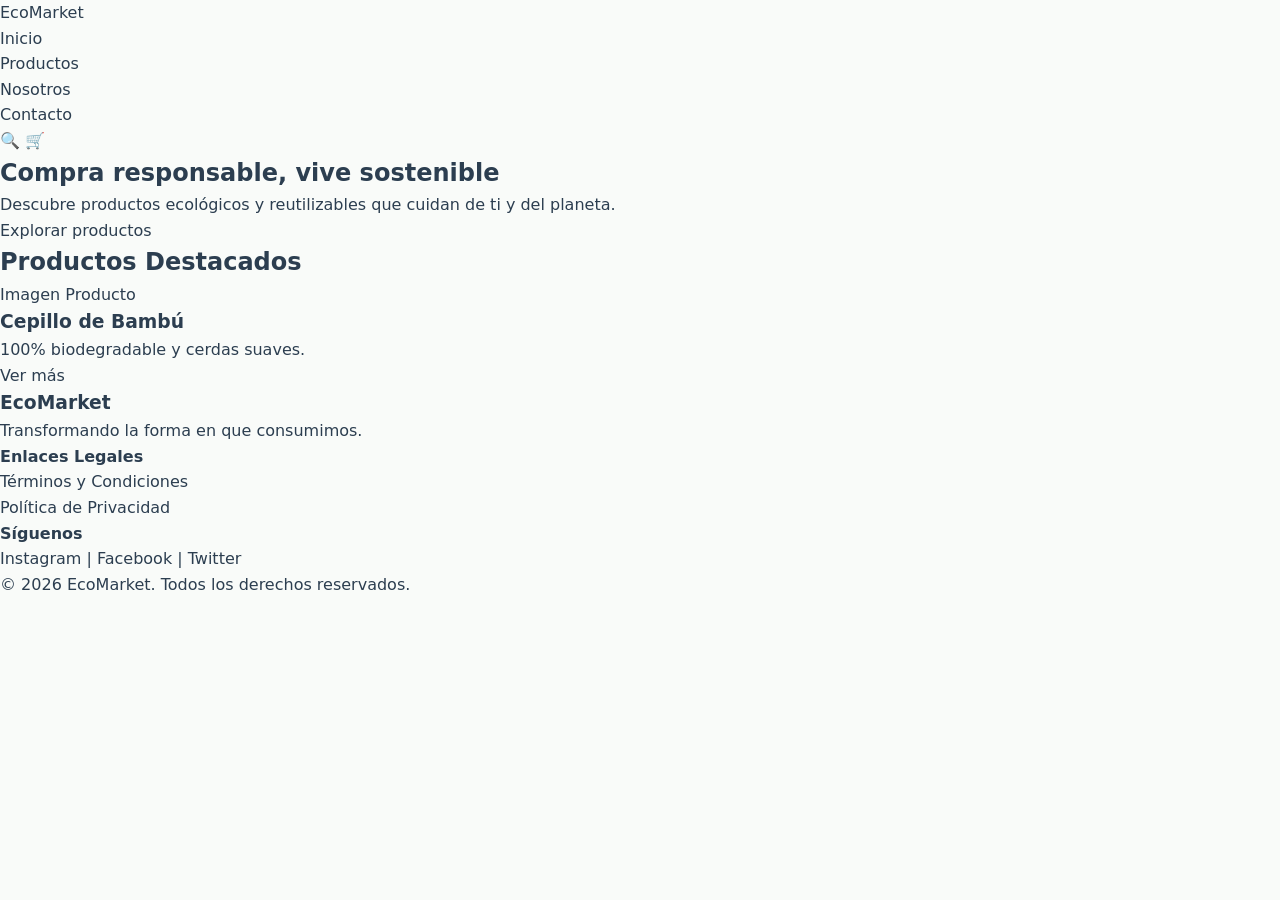
==== index.html @ 8a46df7f "feat:iniciacion del proyecto" ====
<!DOCTYPE html>
<html lang="es">
<head>
    <meta charset="UTF-8">
    <meta name="viewport" content="width=device-width, initial-scale=1.0">
    <title>EcoMarket - Compra Responsable, Vive Sostenible</title>
    <link rel="stylesheet" href="css/main.css">
    <link rel="stylesheet" href="css/layout.css">
    <link rel="stylesheet" href="css/components.css">
    <link rel="stylesheet" href="css/animations.css">
</head>
<body>

    <!-- Encabezado (Header) -->
    <header class="site-header">
        <div class="container header-container">
            <a href="index.html" class="logo">EcoMarket</a>
            <nav class="main-nav">
                <ul>
                    <li><a href="index.html" class="active">Inicio</a></li>
                    <li><a href="views/productos.html">Productos</a></li>
                    <li><a href="views/sobre-nosotros.html">Nosotros</a></li>
                    <li><a href="views/contacto.html">Contacto</a></li>
                </ul>
            </nav>
            <div class="header-actions">
                <a href="#search" class="icon-search" aria-label="Buscar">🔍</a>
                <a href="#cart" class="icon-cart" aria-label="Carrito">🛒</a>
            </div>
        </div>
    </header>

    <!-- Banner Principal (Hero) -->
    <main>
        <section class="hero">
            <div class="hero-content">
                <h1>Compra responsable, vive sostenible</h1>
                <p>Descubre productos ecológicos y reutilizables que cuidan de ti y del planeta.</p>
                <a href="views/productos.html" class="btn-primary">Explorar productos</a>
            </div>
        </section>

        <!-- Productos Destacados -->
        <section class="featured-products container">
            <h2>Productos Destacados</h2>
            <div class="product-grid">
                <!-- Se repetirá para las 6 tarjetas -->
                <article class="product-card">
                    <div class="card-img-placeholder">Imagen Producto</div>
                    <div class="card-body">
                        <h3>Cepillo de Bambú</h3>
                        <p>100% biodegradable y cerdas suaves.</p>
                        <a href="views/productos.html" class="btn-secondary">Ver más</a>
                    </div>
                </article>
                <!-- Repetir tarjetas según diseño -->
            </div>
        </section>
    </main>

    <!-- Pie de Página (Footer) -->
    <footer class="site-footer">
        <div class="container footer-container">
            <div class="footer-col">
                <h3>EcoMarket</h3>
                <p>Transformando la forma en que consumimos.</p>
            </div>
            <div class="footer-col">
                <h4>Enlaces Legales</h4>
                <ul>
                    <li><a href="#">Términos y Condiciones</a></li>
                    <li><a href="#">Política de Privacidad</a></li>
                </ul>
            </div>
            <div class="footer-col">
                <h4>Síguenos</h4>
                <p>Instagram | Facebook | Twitter</p>
            </div>
        </div>
        <div class="footer-bottom">
            <p>&copy; 2026 EcoMarket. Todos los derechos reservados.</p>
        </div>
    </footer>

</body>
</html>
---- css/main.css ----
/* Reset Básico y Box Sizing */
* {
  margin: 0;
  padding: 0;
  box-sizing: border-box;
}

:root {
  --primary-color: #2ecc71;
  --primary-dark: #27ae60;
  --bg-beige: #f5f5dc;
  --bg-light: #f9fbf9;
  --text-dark: #2c3e50;
  --text-muted: #7f8c8d;
  --border-color: #e0e0e0;
  --danger-color: #e74c3c;
  --font-main: 'Segoe UI', system-ui, -apple-system, sans-serif;
}

body {
  font-family: var(--font-main);
  background-color: var(--bg-light);
  color: var(--text-dark);
  line-height: 1.6;
}

a {
  text-decoration: none;
  color: inherit;
}

img {
  max-width: 100%;
  height: auto;
  display: block;
}
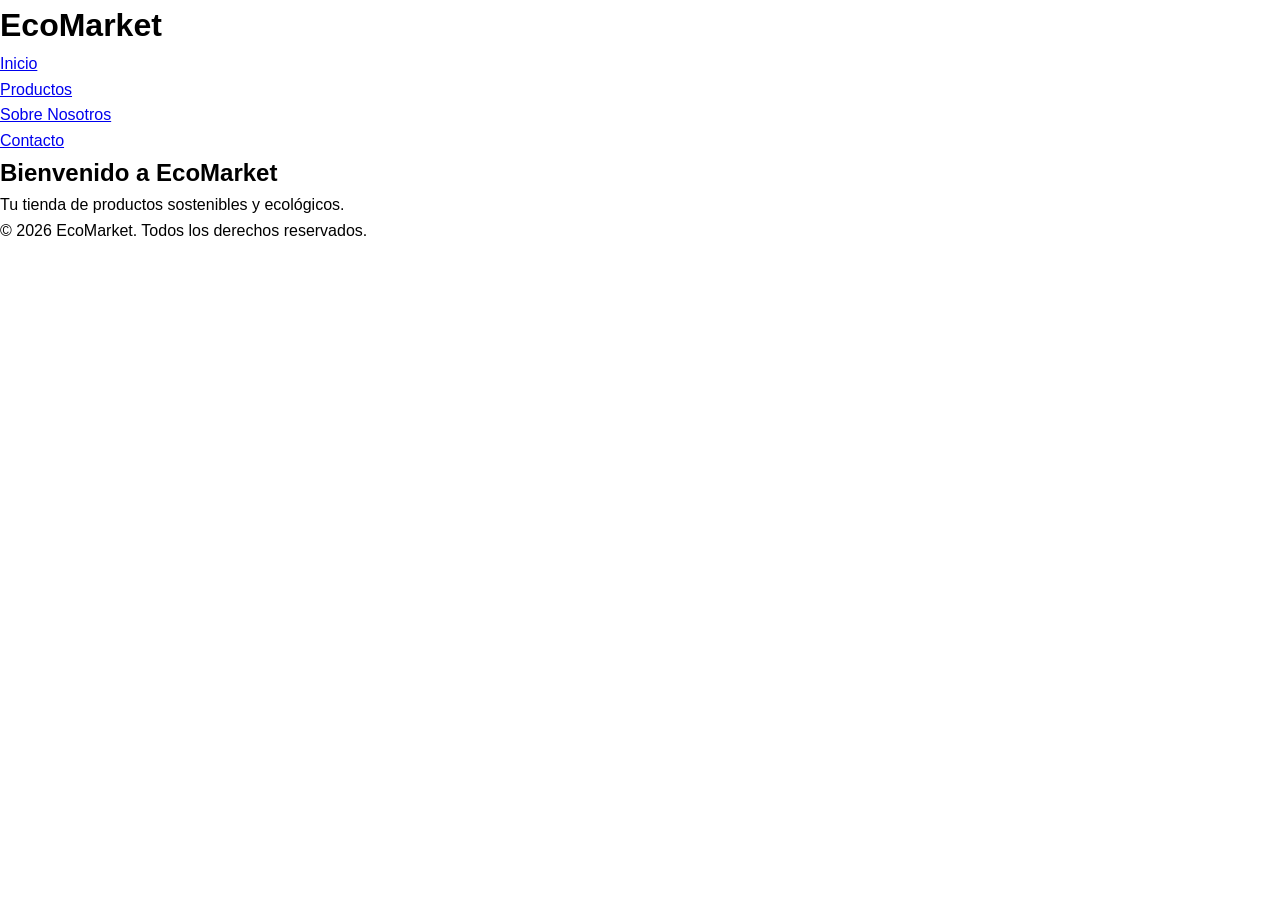
==== commit 95afbf4f: "feat:iniciacion y organizacion del proyecto" ====
--- a/index.html
+++ b/index.html
@@ -3,84 +3,29 @@
 <head>
     <meta charset="UTF-8">
     <meta name="viewport" content="width=device-width, initial-scale=1.0">
-    <title>EcoMarket - Compra Responsable, Vive Sostenible</title>
+    <title>EcoMarket - Inicio</title>
     <link rel="stylesheet" href="css/main.css">
-    <link rel="stylesheet" href="css/layout.css">
-    <link rel="stylesheet" href="css/components.css">
-    <link rel="stylesheet" href="css/animations.css">
 </head>
 <body>
-
-    <!-- Encabezado (Header) -->
-    <header class="site-header">
-        <div class="container header-container">
-            <a href="index.html" class="logo">EcoMarket</a>
-            <nav class="main-nav">
-                <ul>
-                    <li><a href="index.html" class="active">Inicio</a></li>
-                    <li><a href="views/productos.html">Productos</a></li>
-                    <li><a href="views/sobre-nosotros.html">Nosotros</a></li>
-                    <li><a href="views/contacto.html">Contacto</a></li>
-                </ul>
-            </nav>
-            <div class="header-actions">
-                <a href="#search" class="icon-search" aria-label="Buscar">🔍</a>
-                <a href="#cart" class="icon-cart" aria-label="Carrito">🛒</a>
-            </div>
-        </div>
+    <header>
+        <h1>EcoMarket</h1>
+        <nav>
+            <ul>
+                <li><a href="index.html">Inicio</a></li>
+                <li><a href="views/productos.html">Productos</a></li>
+                <li><a href="views/sobre-nosotros.html">Sobre Nosotros</a></li>
+                <li><a href="views/contacto.html">Contacto</a></li>
+            </ul>
+        </nav>
     </header>
 
-    <!-- Banner Principal (Hero) -->
     <main>
-        <section class="hero">
-            <div class="hero-content">
-                <h1>Compra responsable, vive sostenible</h1>
-                <p>Descubre productos ecológicos y reutilizables que cuidan de ti y del planeta.</p>
-                <a href="views/productos.html" class="btn-primary">Explorar productos</a>
-            </div>
-        </section>
-
-        <!-- Productos Destacados -->
-        <section class="featured-products container">
-            <h2>Productos Destacados</h2>
-            <div class="product-grid">
-                <!-- Se repetirá para las 6 tarjetas -->
-                <article class="product-card">
-                    <div class="card-img-placeholder">Imagen Producto</div>
-                    <div class="card-body">
-                        <h3>Cepillo de Bambú</h3>
-                        <p>100% biodegradable y cerdas suaves.</p>
-                        <a href="views/productos.html" class="btn-secondary">Ver más</a>
-                    </div>
-                </article>
-                <!-- Repetir tarjetas según diseño -->
-            </div>
-        </section>
+        <h2>Bienvenido a EcoMarket</h2>
+        <p>Tu tienda de productos sostenibles y ecológicos.</p>
     </main>
 
-    <!-- Pie de Página (Footer) -->
-    <footer class="site-footer">
-        <div class="container footer-container">
-            <div class="footer-col">
-                <h3>EcoMarket</h3>
-                <p>Transformando la forma en que consumimos.</p>
-            </div>
-            <div class="footer-col">
-                <h4>Enlaces Legales</h4>
-                <ul>
-                    <li><a href="#">Términos y Condiciones</a></li>
-                    <li><a href="#">Política de Privacidad</a></li>
-                </ul>
-            </div>
-            <div class="footer-col">
-                <h4>Síguenos</h4>
-                <p>Instagram | Facebook | Twitter</p>
-            </div>
-        </div>
-        <div class="footer-bottom">
-            <p>&copy; 2026 EcoMarket. Todos los derechos reservados.</p>
-        </div>
+    <footer>
+        <p>&copy; 2026 EcoMarket. Todos los derechos reservados.</p>
     </footer>
-
 </body>
 </html>
--- a/css/main.css
+++ b/css/main.css
@@ -1,36 +1,15 @@
-/* Reset Básico y Box Sizing */
+/* Reset y estilos generales */
+@import url('layout.css');
+@import url('components.css');
+@import url('animations.css');
+
 * {
-  margin: 0;
-  padding: 0;
-  box-sizing: border-box;
-}
-
-:root {
-  --primary-color: #2ecc71;
-  --primary-dark: #27ae60;
-  --bg-beige: #f5f5dc;
-  --bg-light: #f9fbf9;
-  --text-dark: #2c3e50;
-  --text-muted: #7f8c8d;
-  --border-color: #e0e0e0;
-  --danger-color: #e74c3c;
-  --font-main: 'Segoe UI', system-ui, -apple-system, sans-serif;
+    margin: 0;
+    padding: 0;
+    box-sizing: border-box;
 }
 
 body {
-  font-family: var(--font-main);
-  background-color: var(--bg-light);
-  color: var(--text-dark);
-  line-height: 1.6;
-}
-
-a {
-  text-decoration: none;
-  color: inherit;
-}
-
-img {
-  max-width: 100%;
-  height: auto;
-  display: block;
+    font-family: Arial, sans-serif;
+    line-height: 1.6;
 }
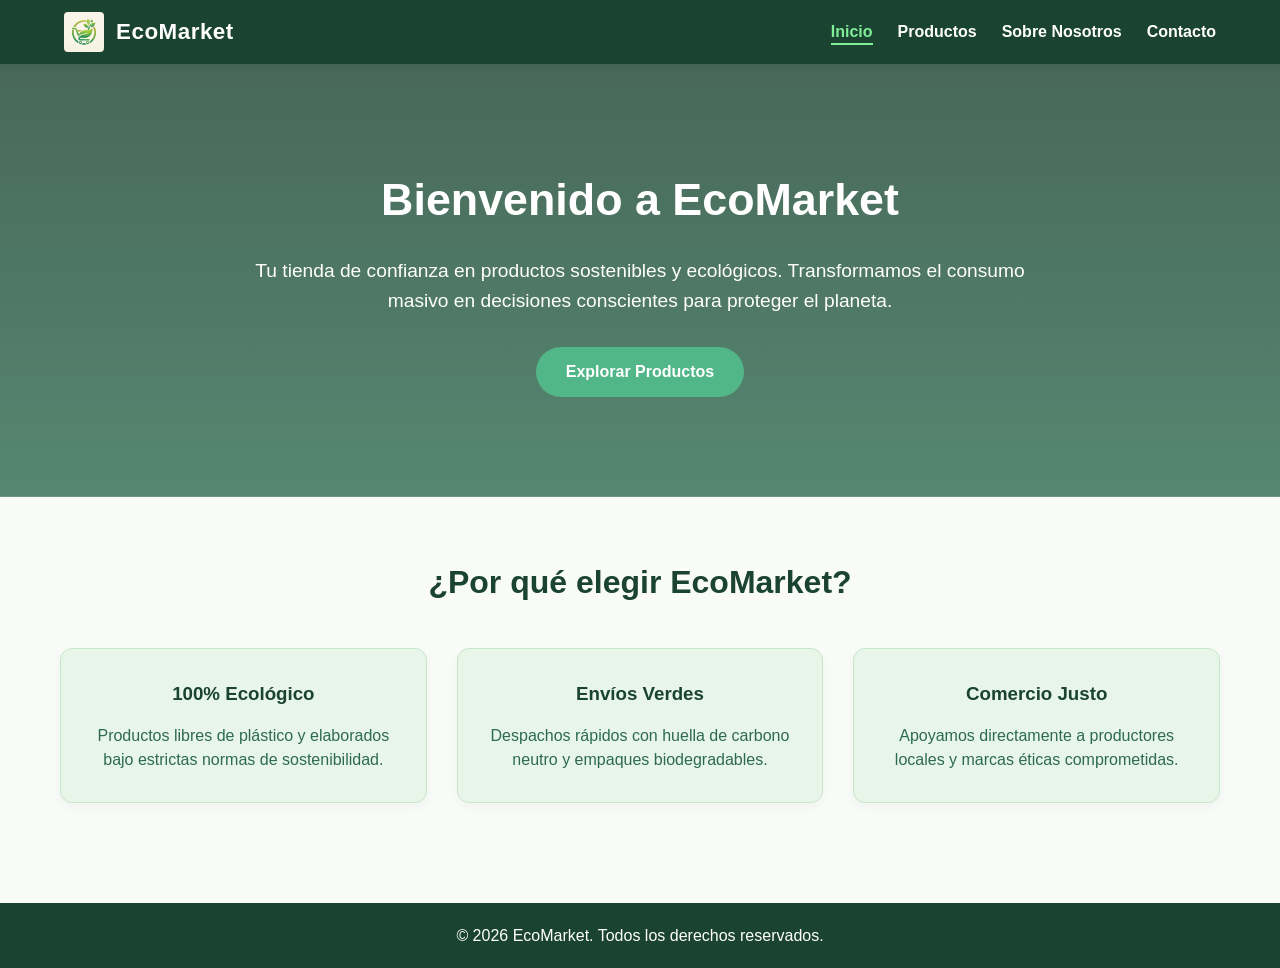
==== commit 8772d726: "feat: unificar barra de navegacion verde con logo en inicio" ====
--- a/index.html
+++ b/index.html
@@ -7,24 +7,56 @@
     <link rel="stylesheet" href="css/main.css">
 </head>
 <body>
-    <header>
-        <h1>EcoMarket</h1>
-        <nav>
-            <ul>
-                <li><a href="index.html">Inicio</a></li>
-                <li><a href="views/productos.html">Productos</a></li>
-                <li><a href="views/sobre-nosotros.html">Sobre Nosotros</a></li>
-                <li><a href="views/contacto.html">Contacto</a></li>
-            </ul>
-        </nav>
+    <!-- Encabezado con la barra de navegación verde -->
+    <header class="site-header">
+        <div class="container header-container">
+           <a href="index.html" class="logo-container">
+            <img src="img/logo.jpg" alt="EcoMarket Logo">
+            <span class="logo-text">EcoMarket</span>
+        </a>
+            <nav class="main-nav">
+                <ul>
+                    <li><a href="index.html" class="active">Inicio</a></li>
+                    <li><a href="views/productos.html">Productos</a></li>
+                    <li><a href="views/sobre-nosotros.html">Sobre Nosotros</a></li>
+                    <li><a href="views/contacto.html">Contacto</a></li>
+                </ul>
+            </nav>
+        </div>
     </header>
 
+    <!-- Sección Hero / Bienvenida Principal -->
     <main>
-        <h2>Bienvenido a EcoMarket</h2>
-        <p>Tu tienda de productos sostenibles y ecológicos.</p>
+        <section class="hero-section">
+            <div class="hero-content">
+                <h1>Bienvenido a EcoMarket</h1>
+                <p>Tu tienda de confianza en productos sostenibles y ecológicos. Transformamos el consumo masivo en decisiones conscientes para proteger el planeta.</p>
+                <a href="views/productos.html" class="btn-principal">Explorar Productos</a>
+            </div>
+        </section>
+
+        <!-- Sección de Características / Beneficios -->
+        <section class="features-section">
+            <h2>¿Por qué elegir EcoMarket?</h2>
+            <div class="features-grid">
+                <div class="feature-card">
+                    <h3>100% Ecológico</h3>
+                    <p>Productos libres de plástico y elaborados bajo estrictas normas de sostenibilidad.</p>
+                </div>
+                <div class="feature-card">
+                    <h3>Envíos Verdes</h3>
+                    <p>Despachos rápidos con huella de carbono neutro y empaques biodegradables.</p>
+                </div>
+                <div class="feature-card">
+                    <h3>Comercio Justo</h3>
+                    <p>Apoyamos directamente a productores locales y marcas éticas comprometidas.</p>
+                </div>
+            </div>
+        </section>
     </main>
 
-    <footer>
+    <!-- Pie de página -->
+    <footer class="site-footer">
         <p>&copy; 2026 EcoMarket. Todos los derechos reservados.</p>
     </footer>
 </body>
--- a/css/main.css
+++ b/css/main.css
@@ -1,8 +1,11 @@
-/* Reset y estilos generales */
+
+
+/* Importación de archivos base 
 @import url('layout.css');
 @import url('components.css');
-@import url('animations.css');
-
+@import url('animations.css'); */
+
+/* Reset global */
 * {
     margin: 0;
     padding: 0;
@@ -12,4 +15,339 @@
 body {
     font-family: Arial, sans-serif;
     line-height: 1.6;
+    background-color: #f4fbf7; /* Fondo general suave y fresco */
+}
+
+/* Grilla estricta de 2 en 2 productos (Tarjetas más grandecitas) */
+.product-grid-20 {
+    display: grid;
+    grid-template-columns: repeat(2, 1fr);
+    gap: 2.5rem; /* Espacio amplio entre tarjetas */
+    padding: 2rem;
+    max-width: 1000px;
+    margin: 0 auto;
+}
+
+/* Estilo para las tarjetas de producto */
+.product-card {
+    background-color: #e8f8f0; /* Tono verde claro ecológico */
+    border: 1px solid #b7ebd0; /* Borde sutil armónico */
+    border-radius: 16px;      /* Esquinas redondeadas */
+    padding: 2rem;             /* Espacio interno amplio */
+    text-align: center;
+    position: relative;
+    transition: transform 0.3s ease, box-shadow 0.3s ease;
+}
+
+/* Efecto de elevación al pasar el mouse por encima */
+.product-card:hover {
+    transform: translateY(-8px);
+    box-shadow: 0 12px 24px rgba(46, 204, 113, 0.25);
+}
+
+
+.product-card img {
+    width: 100%;
+    height: 240px;         
+    object-fit: cover;    
+    border-radius: 12px;   
+    margin-bottom: 1.2rem;
+}
+
+/* Textos dentro de la tarjeta */
+.product-card h3 {
+    font-size: 1.25rem;
+    color: #2c3e50;
+    margin-bottom: 0.5rem;
+}
+
+.product-card .price {
+    font-size: 1.2rem;
+    font-weight: bold;
+    color: #27ae60;
+}
+
+.product-card img {
+    width: 100%;          
+    height: 380px;        
+    object-fit: cover;    
+    border-radius: 8px;   
+    margin-bottom: 1rem;   
+}
+
+
+
+.products-section {
+    position: relative;
+    width: 100%;
+    min-height: 100vh;
+    padding: 3rem 1rem;
+    overflow: hidden;
+}
+
+
+.bg-video {
+    position: absolute;
+    top: 50%;
+    left: 50%;
+    transform: translate(-50%, -50%);
+    min-width: 100%;
+    min-height: 100%;
+    width: auto;
+    height: auto;
+    object-fit: cover;
+    z-index: 1;
+}
+
+.video-overlay {
+    position: absolute;
+    top: 0;
+    left: 0;
+    width: 100%;
+    height: 100%;
+    background: rgba(18, 38, 28, 0.55); /* Tono verde oscuro semitransparente */
+    z-index: 2;
+}
+
+/* Contenedor del contenido (grilla y paginación) que flota sobre el video */
+.products-content {
+    position: relative;
+    z-index: 3;
+    max-width: 1000px;
+    margin: 0 auto;
+}
+
+.titulo-catalogo {
+    color: #ffffff;
+    text-transform: uppercase;
+    font-weight: bold;
+}
+
+/* Estilos generales de la página de inicio */
+body {
+    font-family: 'Segoe UI', Tahoma, Geneva, Verdana, sans-serif;
+    margin: 0;
+    padding: 0;
+    background-color: #f9fbf9;
+    color: #2d6a4f;
+}
+
+/* Barra de navegación */
+.site-header {
+    background-color: #1b4332;
+    padding: 15px 0;
+    box-shadow: 0 2px 8px rgba(0, 0, 0, 0.15);
+}
+
+.container {
+    width: 90%;
+    max-width: 1200px;
+    margin: 0 auto;
+}
+
+.header-container {
+    display: flex;
+    justify-content: space-between;
+    align-items: center;
+}
+
+.logo {
+    color: #ffffff;
+    font-size: 1.5rem;
+    font-weight: bold;
+    text-decoration: none;
+}
+
+.main-nav ul {
+    list-style: none;
+    display: flex;
+    gap: 25px;
+    margin: 0;
+    padding: 0;
+}
+
+.main-nav a {
+    color: #ffffff;
+    text-decoration: none;
+    font-weight: 600;
+    transition: color 0.3s ease;
+}
+
+.main-nav a:hover,
+.main-nav a.active {
+    color: #80ed99;
+    border-bottom: 2px solid #80ed99;
+    padding-bottom: 3px;
+}
+
+/* Sección Hero (Bienvenida) */
+.hero-section {
+    background: linear-gradient(rgba(27, 67, 50, 0.8), rgba(45, 106, 79, 0.8)), url('https://images.unsplash.com/photo-1542601906990-b4d3fb778b09?auto=format&fit=crop&w=1200&q=80');
+    background-size: cover;
+    background-position: center;
+    color: #ffffff;
+    text-align: center;
+    padding: 100px 20px;
+}
+
+.hero-content {
+    max-width: 800px;
+    margin: 0 auto;
+}
+
+.hero-section h1 {
+    font-size: 2.8rem;
+    margin-bottom: 20px;
+}
+
+.hero-section p {
+    font-size: 1.2rem;
+    margin-bottom: 30px;
+    line-height: 1.6;
+}
+
+/* Botón principal */
+.btn-principal {
+    display: inline-block;
+    background-color: #52b788;
+    color: #ffffff;
+    padding: 12px 30px;
+    border-radius: 25px;
+    text-decoration: none;
+    font-weight: bold;
+    transition: background-color 0.3s ease, transform 0.2s ease;
+}
+
+.btn-principal:hover {
+    background-color: #40916c;
+    transform: translateY(-2px);
+}
+
+/* Sección de Características */
+.features-section {
+    padding: 60px 20px;
+    max-width: 1200px;
+    margin: 0 auto;
+    text-align: center;
+}
+
+.features-section h2 {
+    color: #1b4332;
+    font-size: 2rem;
+    margin-bottom: 40px;
+}
+
+.features-grid {
+    display: grid;
+    grid-template-columns: repeat(auto-fit, minmax(280px, 1fr));
+    gap: 30px;
+}
+
+.feature-card {
+    background-color: #e8f5e9;
+    border: 1px solid #c8e6c9;
+    padding: 30px;
+    border-radius: 12px;
+    box-shadow: 0 4px 10px rgba(0, 0, 0, 0.04);
+}
+
+.feature-card h3 {
+    color: #1b4332;
+    margin-bottom: 15px;
+}
+
+.feature-card p {
+    color: #2d6a4f;
+    line-height: 1.5;
+}
+
+/* Pie de página */
+.site-footer {
+    background-color: #1b4332;
+    color: #ffffff;
+    text-align: center;
+    padding: 20px 0;
+    margin-top: 40px;
+}
+
+/* Contenedor del logo y el texto juntos */
+.logo-container {
+    display: flex;
+    align-items: center; /* Centra la imagen y el texto verticalmente */
+    gap: 12px;           /* Espacio de separación entre el logo y la palabra */
+    text-decoration: none;
+}
+
+/* Tamaño de la imagen del logo */
+.logo-container img {
+    height: 40px;
+    width: auto;
+    border-radius: 4px; /* Opcional: bordes ligeramente redondeados */
+}
+
+/* Estilo del texto EcoMarket al lado del logo */
+.logo-text {
+    color: #ffffff;
+    font-size: 1.4rem;
+    font-weight: bold;
+    letter-spacing: 0.5px;
+}
+/* Encabezado y barra verde */
+.site-header {
+    background-color: #1b4332;
+    padding: 12px 0;
+    box-shadow: 0 2px 8px rgba(0, 0, 0, 0.15);
+}
+
+.header-container {
+    display: flex;
+    justify-content: space-between;
+    align-items: center;
+    width: 90%;
+    max-width: 1200px;
+    margin: 0 auto;
+}
+
+/* Contenedor del logo y el texto alineados horizontalmente */
+.logo-container {
+    display: flex;
+    align-items: center;
+    gap: 12px;
+    text-decoration: none;
+}
+
+.logo-container img {
+    height: 40px;
+    width: auto;
+    border-radius: 4px;
+}
+
+.logo-text {
+    color: #ffffff;
+    font-size: 1.4rem;
+    font-weight: bold;
+    letter-spacing: 0.5px;
+}
+
+/* Menú de navegación */
+.main-nav ul {
+    list-style: none;
+    display: flex;
+    gap: 25px;
+    margin: 0;
+    padding: 0;
+}
+
+.main-nav a {
+    color: #ffffff;
+    text-decoration: none;
+    font-weight: 600;
+    transition: color 0.3s ease;
+}
+
+.main-nav a:hover,
+.main-nav a.active {
+    color: #80ed99;
+    border-bottom: 2px solid #80ed99;
+    padding-bottom: 3px;
 }
